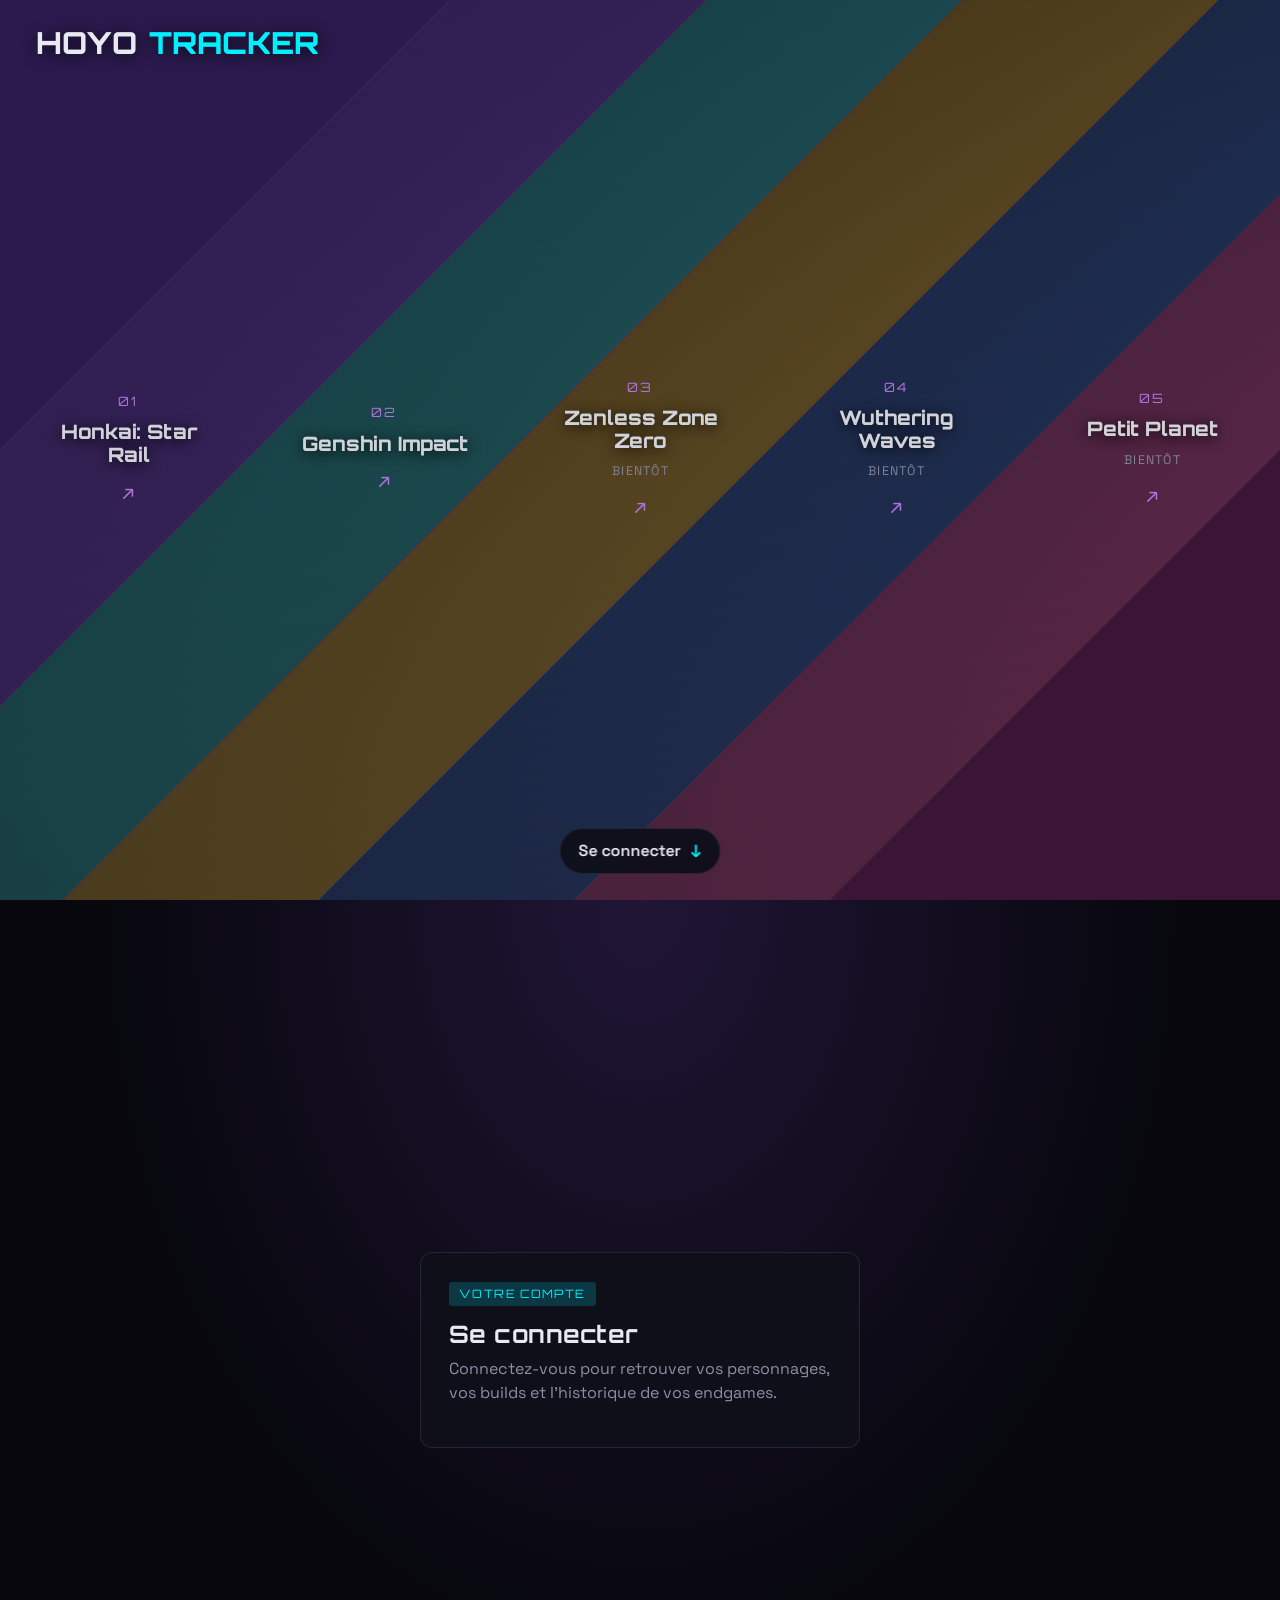
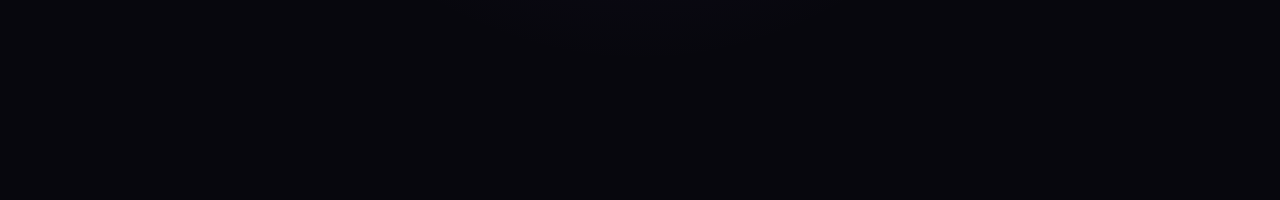
==== websiteHET/index.html @ 81bc8484 "feat: added HoyoDex" ====
<!doctype html>
<html lang="fr">
<head>
    <meta charset="utf-8">
    <meta name="viewport" content="width=device-width, initial-scale=1">
    <title>Hoyo Tracker - Suivi d'endgames</title>
    <meta name="description" content="Suivez vos endgames Genshin Impact et Honkai: Star Rail.">
    <meta name="theme-color" content="#07070d">
    <link rel="preconnect" href="https://fonts.googleapis.com">
    <link rel="preconnect" href="https://fonts.gstatic.com" crossorigin>
    <link rel="stylesheet" href="https://fonts.googleapis.com/css2?family=Orbitron:wght@600;800&family=Space+Grotesk:wght@400;500;700&display=swap">
    <link rel="stylesheet" href="css/base.css">
    <link rel="stylesheet" href="css/composants.css">
    <link rel="stylesheet" href="css/index.css">
</head>
<body class="accueil">
    <a class="accueil-marque" href="index.html">HOYO <span>TRACKER</span></a>
    <main class="bandes" id="haut">
        <div class="bandes-piste">
                <a class="bande bande-honkai" href="honkai.html">
                    <div class="bande-fond">
                        <div class="bande-texte">
                            <span class="bande-numero">01</span>
                            <span class="bande-nom">Honkai: Star Rail</span>
                            
                            <span class="bande-fleche" aria-hidden="true">&#8599;</span>
                        </div>
                    </div>
                </a>
                <a class="bande bande-genshin" href="genshin.html">
                    <div class="bande-fond">
                        <div class="bande-texte">
                            <span class="bande-numero">02</span>
                            <span class="bande-nom">Genshin Impact</span>
                            
                            <span class="bande-fleche" aria-hidden="true">&#8599;</span>
                        </div>
                    </div>
                </a>
                <a class="bande bande-zzz" href="zzz.html">
                    <div class="bande-fond">
                        <div class="bande-texte">
                            <span class="bande-numero">03</span>
                            <span class="bande-nom">Zenless Zone Zero</span>
                            <span class="bande-bientot">Bientôt</span>
                            <span class="bande-fleche" aria-hidden="true">&#8599;</span>
                        </div>
                    </div>
                </a>
                <a class="bande bande-wuthering" href="wuthering-waves.html">
                    <div class="bande-fond">
                        <div class="bande-texte">
                            <span class="bande-numero">04</span>
                            <span class="bande-nom">Wuthering Waves</span>
                            <span class="bande-bientot">Bientôt</span>
                            <span class="bande-fleche" aria-hidden="true">&#8599;</span>
                        </div>
                    </div>
                </a>
                <a class="bande bande-petit-planet" href="petit-planet.html">
                    <div class="bande-fond">
                        <div class="bande-texte">
                            <span class="bande-numero">05</span>
                            <span class="bande-nom">Petit Planet</span>
                            <span class="bande-bientot">Bientôt</span>
                            <span class="bande-fleche" aria-hidden="true">&#8599;</span>
                        </div>
                    </div>
                </a>
        </div>
    </main>
    <section class="ecran-connexion" id="connexion" aria-labelledby="titre-connexion">
        <div class="carte-connexion">
            <span class="surtitre">Votre compte</span>
            <h2 id="titre-connexion">Se connecter</h2>
            <p class="doux">Connectez-vous pour retrouver vos personnages, vos builds et l'historique de vos endgames.</p>
            <div id="zone-connexion"></div>
        </div>
    </section>
    <button class="defilement" id="defilement" type="button" aria-label="Aller à la connexion">
        <span class="defilement-texte">Se connecter</span>
        <span class="defilement-fleche" aria-hidden="true">&#8595;</span>
    </button>
    <script type="module" src="js/index.js"></script>
</body>
</html>
---- websiteHET/css/base.css ----
/* Variables, reset et typographie communes à toutes les pages. */

:root {
    --fond: #07070d;
    --surface: #0e0f19;
    --surface-2: #151728;
    --bordure: rgba(255, 255, 255, 0.09);
    --texte: #e8eaf2;
    --texte-doux: #8b90a6;
    --cyan: #00f0ff;
    --magenta: #ff1fe0;
    --vert: #39ff6a;
    --or: #ffc83d;
    --prisme: #c77dff;
    --rouge: #ff5a6e;
    --accent: var(--cyan);
    --rayon: 6px;
    --police-titre: "Orbitron", "Space Grotesk", system-ui, sans-serif;
    --police-texte: "Space Grotesk", system-ui, -apple-system, "Segoe UI", sans-serif;
}

*,
*::before,
*::after {
    box-sizing: border-box;
}

html {
    -webkit-text-size-adjust: 100%;
}

body {
    margin: 0;
    min-height: 100vh;
    background: var(--fond);
    color: var(--texte);
    font-family: var(--police-texte);
    font-size: 16px;
    line-height: 1.5;
}

h1,
h2,
h3 {
    margin: 0;
    font-family: var(--police-titre);
    letter-spacing: 0.02em;
    line-height: 1.2;
}

p {
    margin: 0;
}

a {
    color: inherit;
}

img {
    max-width: 100%;
    display: block;
}

.doux {
    color: var(--texte-doux);
}

.petit {
    font-size: 0.85rem;
}

.cache {
    display: none !important;
}

.sr-only {
    position: absolute;
    width: 1px;
    height: 1px;
    overflow: hidden;
    clip: rect(0 0 0 0);
    white-space: nowrap;
}

:focus-visible {
    outline: 2px solid var(--accent);
    outline-offset: 2px;
}

@media (prefers-reduced-motion: reduce) {
    * {
        transition: none !important;
        animation: none !important;
    }
}
---- websiteHET/css/composants.css ----
/* Composants partagés : en-tête, boutons, formulaires, fenêtre de connexion, pastille de compte, portraits. */

.entete {
    position: sticky;
    top: 0;
    z-index: 20;
    display: flex;
    align-items: center;
    gap: 24px;
    padding: 14px clamp(16px, 4vw, 48px);
    background: rgba(7, 7, 13, 0.88);
    backdrop-filter: blur(10px);
    border-bottom: 1px solid var(--bordure);
}

.marque {
    font-family: var(--police-titre);
    font-weight: 800;
    font-size: 1.1rem;
    text-decoration: none;
    letter-spacing: 0.06em;
}

.marque span {
    color: var(--cyan);
}

.menu {
    display: flex;
    flex-wrap: wrap;
    gap: 4px 18px;
    margin-left: auto;
}

.menu a {
    text-decoration: none;
    color: var(--texte-doux);
    font-size: 0.92rem;
    padding: 4px 0;
    border-bottom: 2px solid transparent;
}

.menu a:hover {
    color: var(--texte);
}

.menu a[aria-current="page"] {
    color: var(--texte);
    border-bottom-color: var(--accent);
}

.page {
    width: min(1180px, 100%);
    margin: 0 auto;
    padding: 32px clamp(16px, 4vw, 48px) 120px;
}

.titre-page {
    font-size: clamp(1.6rem, 4vw, 2.4rem);
    margin-bottom: 6px;
}

.surtitre {
    display: inline-block;
    margin-bottom: 10px;
    padding: 3px 10px;
    border-radius: 3px;
    background: color-mix(in srgb, var(--accent) 18%, transparent);
    color: var(--accent);
    font-family: var(--police-titre);
    font-size: 0.72rem;
    letter-spacing: 0.12em;
    text-transform: uppercase;
}

/* Boutons */

.bouton {
    display: inline-flex;
    align-items: center;
    justify-content: center;
    gap: 8px;
    padding: 10px 18px;
    border: 1px solid var(--bordure);
    border-radius: var(--rayon);
    background: var(--surface-2);
    color: var(--texte);
    font: inherit;
    font-weight: 600;
    cursor: pointer;
    text-decoration: none;
}

.bouton:hover {
    border-color: var(--accent);
}

.bouton-principal {
    border: 0;
    background: linear-gradient(90deg, var(--cyan), var(--magenta));
    color: #07070d;
}

.bouton-danger:hover {
    border-color: var(--rouge);
    color: var(--rouge);
}

.bouton[disabled] {
    opacity: 0.5;
    cursor: not-allowed;
}

/* Formulaires */

.champ {
    display: grid;
    gap: 6px;
    margin-bottom: 14px;
}

.champ label {
    font-size: 0.85rem;
    color: var(--texte-doux);
}

.champ input,
.champ select {
    width: 100%;
    padding: 10px 12px;
    border: 1px solid var(--bordure);
    border-radius: var(--rayon);
    background: var(--fond);
    color: var(--texte);
    font: inherit;
}

.champ input:focus,
.champ select:focus {
    border-color: var(--accent);
    outline: none;
}

.message {
    min-height: 1.4em;
    margin: 6px 0 12px;
    font-size: 0.9rem;
}

.message.erreur {
    color: var(--rouge);
}

.message.succes {
    color: var(--vert);
}

/* Fenêtre de connexion */

.fenetre-fond {
    position: fixed;
    inset: 0;
    z-index: 60;
    display: grid;
    place-items: center;
    padding: 16px;
    background: rgba(3, 3, 8, 0.72);
}

.fenetre {
    width: min(400px, 100%);
    padding: 26px;
    border: 1px solid var(--bordure);
    border-radius: 10px;
    background: var(--surface);
    box-shadow: 0 20px 60px rgba(0, 0, 0, 0.6);
}

.fenetre h2 {
    margin-bottom: 16px;
    font-size: 1.2rem;
}

.fenetre-onglets {
    display: flex;
    gap: 6px;
    margin-bottom: 18px;
}

.fenetre-onglets button {
    flex: 1;
    padding: 8px;
    border: 1px solid var(--bordure);
    border-radius: var(--rayon);
    background: transparent;
    color: var(--texte-doux);
    font: inherit;
    cursor: pointer;
}

.fenetre-onglets button[aria-selected="true"] {
    border-color: var(--cyan);
    color: var(--texte);
}

.fenetre-actions {
    display: flex;
    gap: 10px;
    justify-content: flex-end;
}

/* Pastille de compte, en bas à droite de chaque page */

.pastille-compte {
    position: fixed;
    right: clamp(12px, 2vw, 28px);
    bottom: clamp(12px, 2vw, 28px);
    z-index: 50;
}

.pastille-bouton {
    display: inline-flex;
    align-items: center;
    gap: 10px;
    padding: 8px 16px 8px 10px;
    border: 1px solid var(--bordure);
    border-radius: 999px;
    background: rgba(14, 15, 25, 0.92);
    backdrop-filter: blur(8px);
    color: var(--texte);
    font: inherit;
    font-weight: 600;
    cursor: pointer;
}

.pastille-bouton:hover {
    border-color: var(--cyan);
}

.pastille-menu {
    position: absolute;
    right: 0;
    bottom: calc(100% + 8px);
    min-width: 200px;
    padding: 8px;
    border: 1px solid var(--bordure);
    border-radius: 10px;
    background: var(--surface);
    box-shadow: 0 12px 40px rgba(0, 0, 0, 0.6);
}

.pastille-menu a,
.pastille-menu button {
    display: block;
    width: 100%;
    padding: 9px 12px;
    border: 0;
    border-radius: 6px;
    background: transparent;
    color: var(--texte);
    font: inherit;
    text-align: left;
    text-decoration: none;
    cursor: pointer;
}

.pastille-menu a:hover,
.pastille-menu button:hover {
    background: var(--surface-2);
}

.badge-role {
    padding: 1px 7px;
    border-radius: 3px;
    background: var(--or);
    color: #07070d;
    font-size: 0.68rem;
    font-weight: 700;
    letter-spacing: 0.08em;
    text-transform: uppercase;
}

/* Portraits de personnages (image ou initiales) */

.portrait {
    position: relative;
    display: grid;
    place-items: center;
    width: var(--taille, 56px);
    height: calc(var(--taille, 56px) * 1.15);
    border: 1px solid var(--couleur, var(--bordure));
    border-radius: 6px;
    overflow: hidden;
    background: color-mix(in srgb, var(--couleur, #555) 50%, transparent);
    color: #07070d;
    font-family: var(--police-titre);
    font-weight: 700;
}

.portrait.rond {
    height: var(--taille, 56px);
    border-radius: 50%;
}

.portrait img {
    width: 100%;
    height: 100%;
    object-fit: cover;
}

.portrait-initiales {
    font-size: calc(var(--taille, 56px) * 0.3);
}

.etat-vide {
    padding: 40px 20px;
    border: 1px dashed var(--bordure);
    border-radius: 10px;
    color: var(--texte-doux);
    text-align: center;
}

.bandeau-info {
    margin-bottom: 20px;
    padding: 12px 16px;
    border: 1px solid var(--or);
    border-radius: var(--rayon);
    background: rgba(255, 200, 61, 0.08);
    color: var(--or);
    font-size: 0.92rem;
}
---- websiteHET/css/index.css ----
/* Page d'accueil : cinq bandes en diagonale à 45 degrés, une par jeu. */

/* Déconnecté : deux écrans (les jeux, puis la connexion). Connecté : un seul écran, sans défilement. */
body.accueil.connecte {
    height: 100vh;
    overflow: hidden;
}

.accueil-marque {
    position: fixed;
    top: 20px;
    left: clamp(16px, 3vw, 36px);
    z-index: 10;
    display: flex;
    align-items: center;
    gap: 12px;
    font-family: var(--police-titre);
    font-size: clamp(1.2rem, 2.4vw, 1.9rem);
    font-weight: 800;
    text-decoration: none;
    text-shadow: 0 2px 16px rgba(0, 0, 0, 0.8);
}

.accueil-marque span {
    color: var(--cyan);
}

/* L'inclinaison pivote autour du milieu de chaque bande : au centre de l'écran les bandes occupent toute la largeur.
   Les deux coins laissés vides par l'inclinaison prennent la couleur de la première et de la dernière bande. */
.bandes {
    --hauteur: 100vh;
    position: relative;
    height: 100vh;
    overflow: hidden;
    background: linear-gradient(90deg, #2a1a4d 50%, #3a1536 50%);
}

.bandes-piste {
    display: flex;
    width: 100%;
    height: 100%;
}

.bande {
    position: relative;
    flex: 1 1 0;
    min-width: 0;
    overflow: hidden;
    transform: skewX(-45deg);
    border-left: 1px solid rgba(255, 255, 255, 0.12);
    text-decoration: none;
    transition: flex-grow 0.45s ease;
}

.bande:hover,
.bande:focus-visible {
    flex-grow: 1.9;
}

.bande-fond {
    position: absolute;
    top: 0;
    bottom: 0;
    left: calc(var(--hauteur) / -2);
    right: calc(var(--hauteur) / -2);
    transform: skewX(45deg);
    background:
        linear-gradient(180deg, rgba(5, 5, 12, 0.15), rgba(5, 5, 12, 0.5)),
        var(--image, none) center / cover no-repeat,
        linear-gradient(160deg, var(--couleur-a), var(--couleur-b));
    transition: filter 0.3s;
    filter: saturate(0.9) brightness(0.9);
}

.bande:hover .bande-fond,
.bande:focus-visible .bande-fond {
    filter: saturate(1.15) brightness(1);
}

.bande-texte {
    position: absolute;
    inset: 0;
    display: flex;
    flex-direction: column;
    align-items: center;
    justify-content: center;
    gap: 10px;
    padding: 0 16px;
    text-align: center;
}

.bande-numero {
    color: var(--prisme);
    font-family: var(--police-titre);
    font-size: 0.8rem;
    letter-spacing: 0.2em;
}

.bande-nom {
    font-family: var(--police-titre);
    font-size: clamp(0.95rem, 1.55vw, 1.6rem);
    font-weight: 800;
    line-height: 1.15;
    max-width: 8.5em;
    text-shadow: 0 2px 14px rgba(0, 0, 0, 0.85);
}

.bande-fleche {
    color: var(--prisme);
    font-size: 1.3rem;
    transition: transform 0.3s;
}

.bande:hover .bande-fleche {
    transform: translate(4px, -4px);
}

.bande-bientot {
    color: var(--texte-doux);
    font-size: 0.78rem;
    letter-spacing: 0.1em;
    text-transform: uppercase;
}

@media (max-width: 760px) {
    body.accueil.connecte {
        height: auto;
        min-height: 100vh;
        overflow: auto;
    }

    .bandes {
        height: auto;
        min-height: 100vh;
        padding-top: 70px;
    }

    .bandes-piste {
        flex-direction: column;
        height: auto;
    }

    .bande {
        flex: none;
        height: 18vh;
        min-height: 110px;
        transform: none;
        border-left: 0;
        border-top: 1px solid rgba(255, 255, 255, 0.12);
    }

    .bande-fond {
        left: 0;
        right: 0;
        transform: none;
    }
}

/* Une image facultative par jeu (assets/img/accueil/<jeu>.jpg) ; sans fichier, le dégradé s'affiche. */
.bande-honkai {
    --image: url("../assets/img/accueil/honkai.jpg");
    --couleur-a: #2a1a4d;
    --couleur-b: #7a49c8;
}

.bande-genshin {
    --image: url("../assets/img/accueil/genshin.jpg");
    --couleur-a: #0f3b45;
    --couleur-b: #33a8a8;
}

.bande-zzz {
    --image: url("../assets/img/accueil/zzz.jpg");
    --couleur-a: #3a2c12;
    --couleur-b: #d6a63c;
}

.bande-wuthering {
    --image: url("../assets/img/accueil/wuthering-waves.jpg");
    --couleur-a: #121f3d;
    --couleur-b: #4468b8;
}

.bande-petit-planet {
    --image: url("../assets/img/accueil/petit-planet.jpg");
    --couleur-a: #3a1536;
    --couleur-b: #d8589f;
}

/* Section de connexion sous les bandes */
.ecran-connexion {
    display: flex;
    align-items: center;
    justify-content: center;
    min-height: 100vh;
    padding: 80px 16px;
    background: radial-gradient(ellipse at 50% 0%, rgba(122, 73, 200, 0.22), transparent 60%), var(--fond, #07070d);
}

.ecran-connexion[hidden] {
    display: none;
}

.carte-connexion {
    width: min(440px, 100%);
    padding: 28px 28px 24px;
    border: 1px solid var(--bordure);
    border-radius: 12px;
    background: var(--surface);
}

.carte-connexion h2 {
    margin: 4px 0 8px;
    font-size: 1.5rem;
}

.carte-connexion .doux {
    margin-bottom: 18px;
}

/* Bouton monter / descendre */
.defilement {
    position: fixed;
    left: 50%;
    bottom: clamp(12px, 2vw, 28px);
    z-index: 40;
    display: inline-flex;
    align-items: center;
    gap: 10px;
    padding: 9px 18px;
    transform: translateX(-50%);
    border: 1px solid var(--bordure);
    border-radius: 999px;
    background: rgba(14, 15, 25, 0.92);
    backdrop-filter: blur(8px);
    color: var(--texte);
    font: inherit;
    font-weight: 600;
    cursor: pointer;
}

.defilement:hover {
    border-color: var(--cyan);
}

.defilement[hidden] {
    display: none;
}

.defilement-fleche {
    color: var(--cyan);
    font-size: 1.1rem;
}
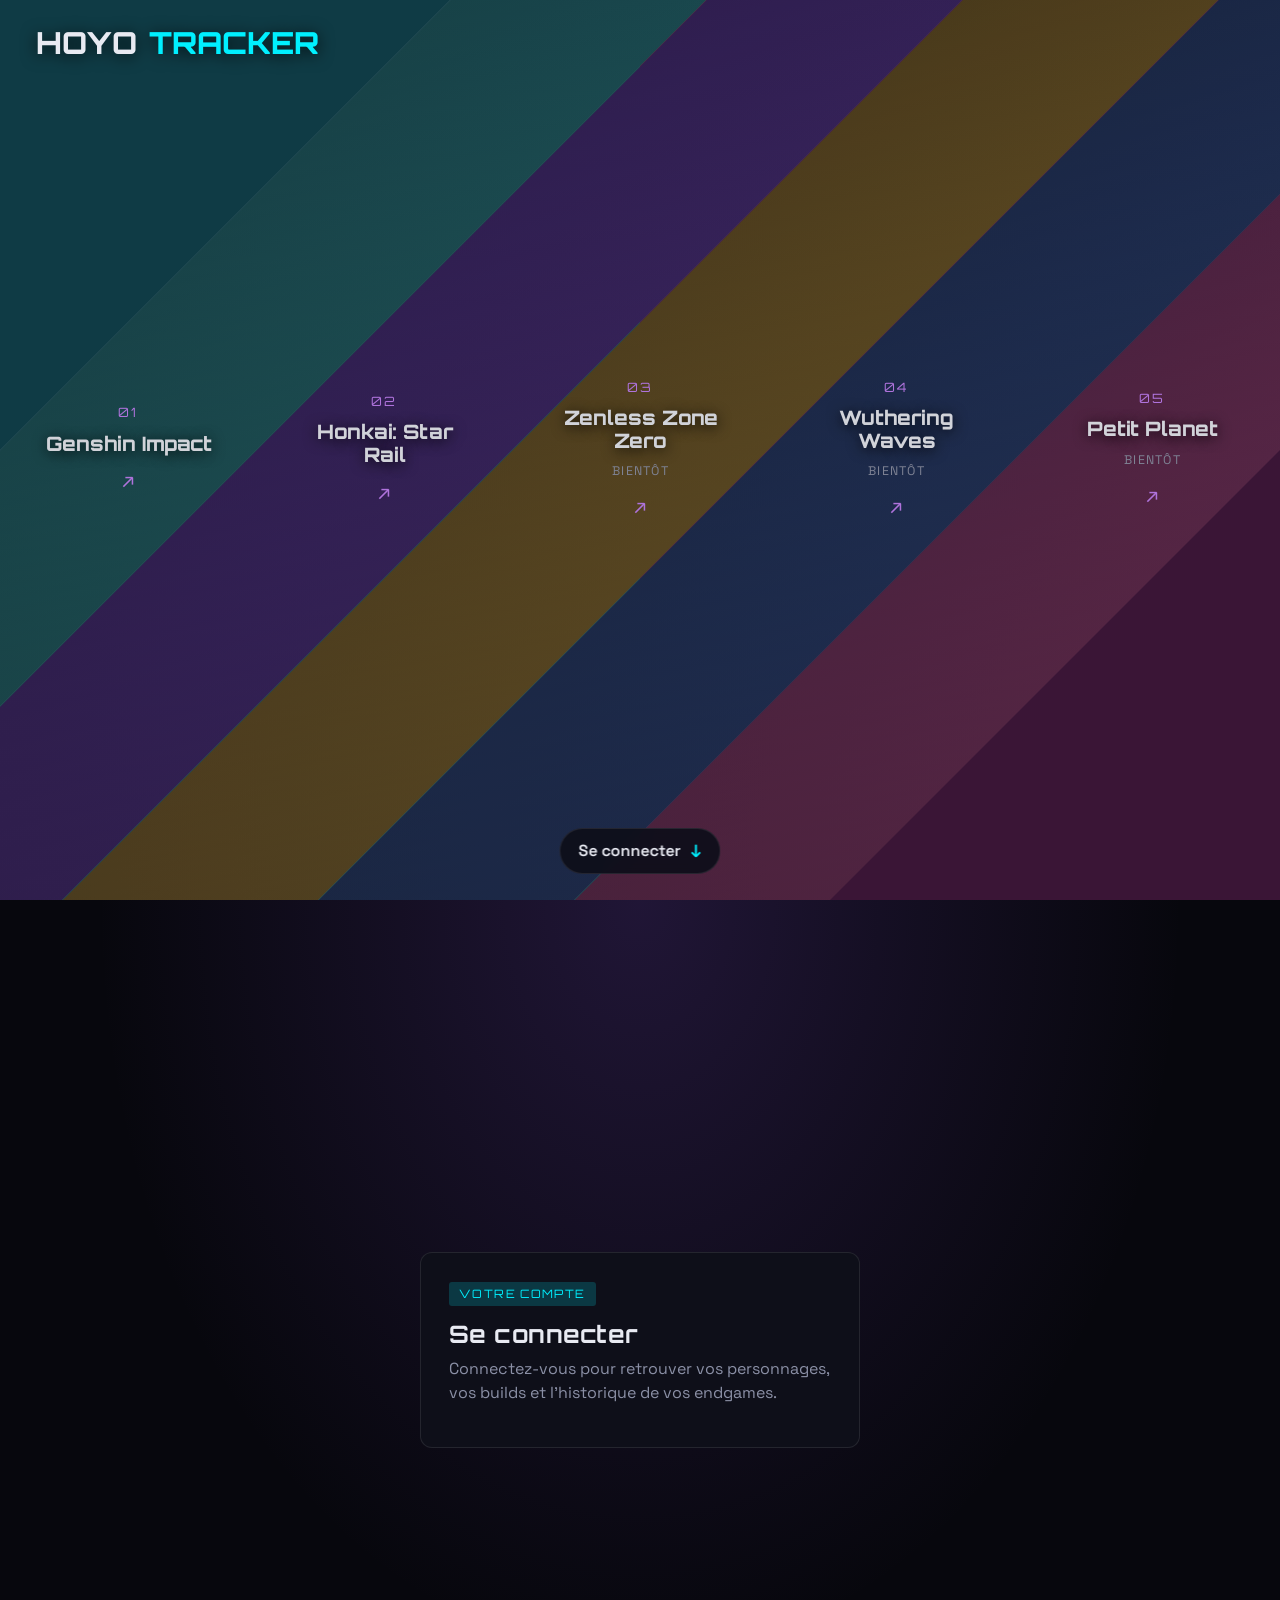
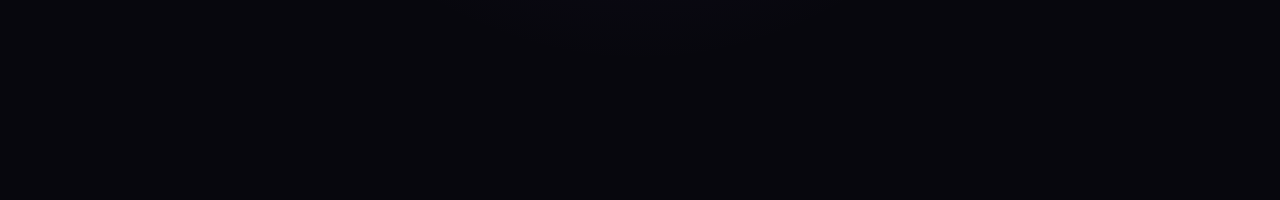
==== commit f4dc8616: "fix: genshin" ====
--- a/websiteHET/index.html
+++ b/websiteHET/index.html
@@ -17,21 +17,21 @@
     <a class="accueil-marque" href="index.html">HOYO <span>TRACKER</span></a>
     <main class="bandes" id="haut">
         <div class="bandes-piste">
-                <a class="bande bande-honkai" href="honkai.html">
+                <a class="bande bande-genshin" href="genshin.html">
                     <div class="bande-fond">
                         <div class="bande-texte">
                             <span class="bande-numero">01</span>
-                            <span class="bande-nom">Honkai: Star Rail</span>
+                            <span class="bande-nom">Genshin Impact</span>
                             
                             <span class="bande-fleche" aria-hidden="true">&#8599;</span>
                         </div>
                     </div>
                 </a>
-                <a class="bande bande-genshin" href="genshin.html">
+                <a class="bande bande-honkai" href="honkai.html">
                     <div class="bande-fond">
                         <div class="bande-texte">
                             <span class="bande-numero">02</span>
-                            <span class="bande-nom">Genshin Impact</span>
+                            <span class="bande-nom">Honkai: Star Rail</span>
                             
                             <span class="bande-fleche" aria-hidden="true">&#8599;</span>
                         </div>
--- a/websiteHET/css/composants.css
+++ b/websiteHET/css/composants.css
@@ -6,7 +6,8 @@
     z-index: 20;
     display: flex;
     align-items: center;
-    gap: 24px;
+    flex-wrap: wrap;
+    gap: 8px 24px;
     padding: 14px clamp(16px, 4vw, 48px);
     background: rgba(7, 7, 13, 0.88);
     backdrop-filter: blur(10px);
@@ -42,6 +43,26 @@
 
 .menu a:hover {
     color: var(--texte);
+}
+
+.menu button {
+    padding: 4px 0;
+    border: 0;
+    border-bottom: 2px solid transparent;
+    background: transparent;
+    color: var(--texte-doux);
+    font: inherit;
+    font-size: 0.92rem;
+    cursor: pointer;
+}
+
+.menu button:hover {
+    color: var(--texte);
+}
+
+.menu button[aria-selected="true"] {
+    color: var(--texte);
+    border-bottom-color: var(--accent);
 }
 
 .menu a[aria-current="page"] {
@@ -329,3 +350,48 @@
     color: var(--or);
     font-size: 0.92rem;
 }
+
+/* Grille de choix de personnages (image de profil, MVP) */
+
+.avatar-grille {
+    display: grid;
+    grid-template-columns: repeat(auto-fill, minmax(72px, 1fr));
+    gap: 10px;
+    max-height: 340px;
+    overflow-y: auto;
+    padding: 6px;
+    margin-top: 12px;
+}
+
+.avatar-choix {
+    display: grid;
+    justify-items: center;
+    gap: 4px;
+    padding: 6px 2px;
+    border: 2px solid transparent;
+    border-radius: 8px;
+    background: transparent;
+    color: var(--texte-doux);
+    font: inherit;
+    font-size: 0.7rem;
+    cursor: pointer;
+}
+
+.avatar-choix:hover {
+    border-color: var(--bordure);
+}
+
+.avatar-choix[aria-pressed="true"] {
+    border-color: var(--cyan);
+    color: var(--texte);
+}
+
+.bouton-petit {
+    padding: 6px 12px;
+    font-size: 0.85rem;
+}
+
+/* Laisse la place à la pastille de compte fixée en bas à droite */
+main.page {
+    padding-bottom: 110px;
+}
--- a/websiteHET/css/index.css
+++ b/websiteHET/css/index.css
@@ -32,7 +32,7 @@
     position: relative;
     height: 100vh;
     overflow: hidden;
-    background: linear-gradient(90deg, #2a1a4d 50%, #3a1536 50%);
+    background: linear-gradient(90deg, #0f3b45 50%, #3a1536 50%);
 }
 
 .bandes-piste {
